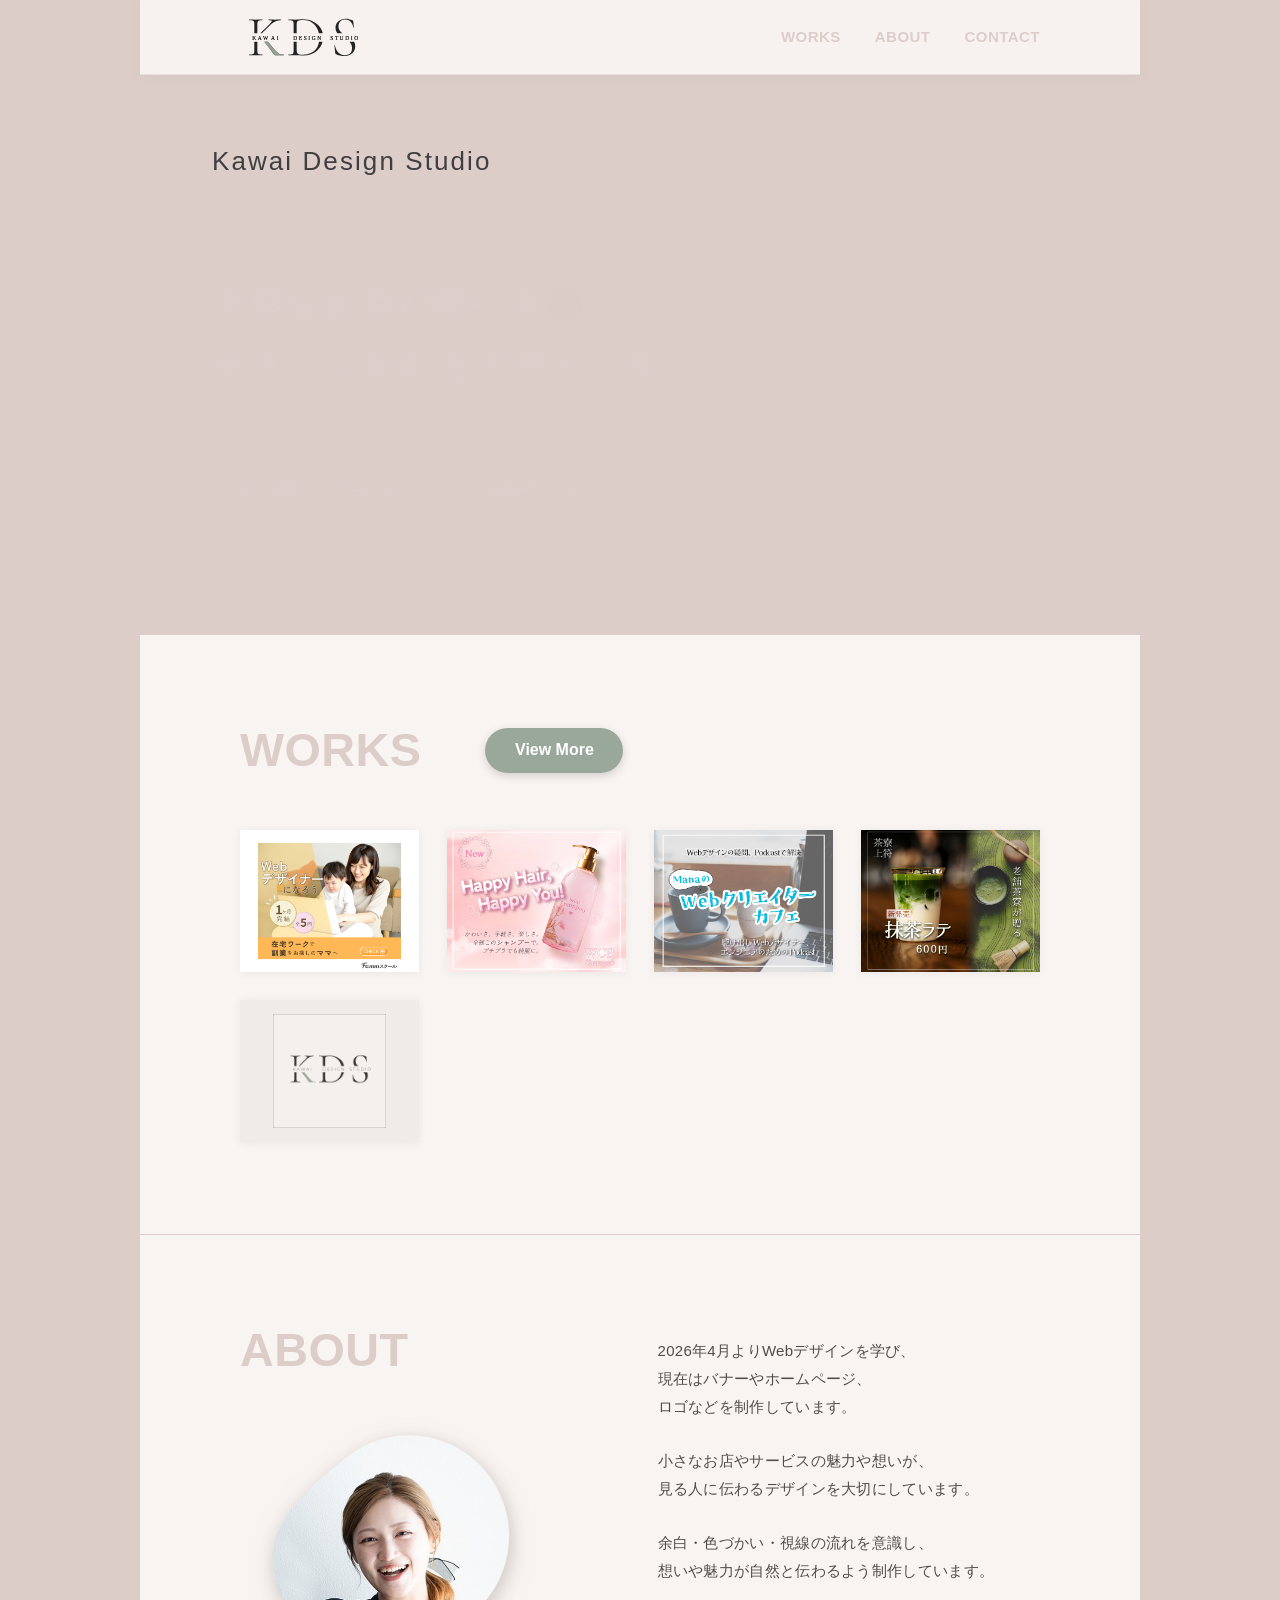
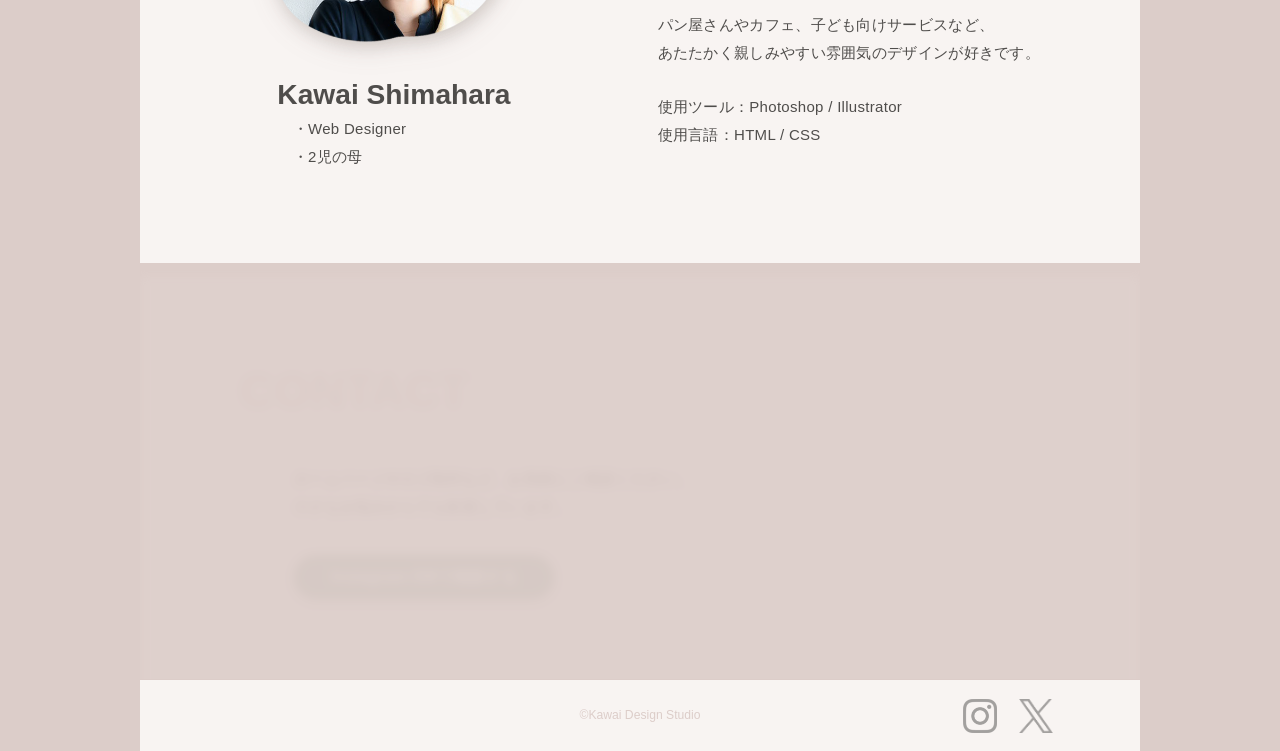
==== index.html @ 3b9656f0 "Update index.html" ====
<!DOCTYPE html>
<html lang="ja">
<head>
  <meta charset="UTF-8">
  <meta name="viewport" content="width=device-width, initial-scale=1.0">
  <title>Kawai Design Studio</title>
  <meta property="og:title" content="Kawai Design Studio">
  <meta property="og:description" content="女性向けのシンプルで柔らかいWebデザインを制作しています。">
  <meta property="og:image" content="https://kawai-ds.github.io/portfolio/images/ogp.jpg?v=1">
  <meta property="og:type" content="website">
  <meta name="twitter:card" content="summary_large_image">
  <link rel="icon" type="image/png" href="images/favicon.png?v=1">
  <link rel="stylesheet" href="style.css">
</head>
<body>
  <header class="site-header">
    <div class="site-header__inner">
      <a class="site-header__brand" href="index.html">
        <img src="images/kds-logo-header.svg" alt="Kawai Design Studio">
      </a>
      <nav class="site-header__nav" aria-label="Global navigation">
        <a href="works.html">WORKS</a>
        <a href="index.html#about">ABOUT</a>
        <a href="index.html#contact">CONTACT</a>
      </nav>
    </div>
  </header>
  <main>
    <section class="fv fv-animate" id="top" aria-label="Kawai Design Studio 大切なお店の想いを形に。やさしく伝わるデザインを。">
      <div class="fv__pc" aria-hidden="true">
        <div class="fv__scene">
          <img class="fv__layer fv__layer--bg" src="images/fv-pc-bg.png" alt="" data-fv-step>
          <div class="fv__copy">
            <p class="fv__brand" data-fv-step>Kawai Design Studio</p>
            <h1 class="fv__main-copy" data-fv-step>大切なお店の想いを<span>形</span>に。<br>やさしく伝わるデザインを。</h1>
            <p class="fv__sub-copy" data-fv-step>ホームページ・ロゴ・チラシなど<br>お店の魅力が伝わるデザインを制作します。</p>
          </div>
        </div>
      </div>
      <div class="fv__sp">
        <div class="fv__sp-scene" aria-hidden="true">
          <div class="fv__sp-image" data-fv-step>
            <img class="fv__sp-bg" src="images/fv-sp-bg.png" alt="">
          </div>
          <div class="fv__sp-copy fv__sp-copy--top">
            <p class="fv__sp-brand" data-fv-step>Kawai Design Studio</p>
            <p class="fv__sp-main-copy" data-fv-step>大切なお店の想いを<span>形</span>に。<br>やさしく伝わるデザインを。</p>
          </div>
          <div class="fv__sp-copy fv__sp-copy--bottom">
            <p class="fv__sp-sub-copy" data-fv-step>ホームページ・ロゴ・チラシなど<br>お店の魅力が伝わるデザインを制作します。</p>
          </div>
        </div>
      </div>
    </section>

    <section class="works section" id="works">
      <div class="section__inner">
        <div class="section__heading section__heading--row">
          <h2>WORKS</h2>
          <a class="button" href="works.html">View More</a>
        </div>
        <div class="works__grid" aria-label="制作実績">
          <a class="work-card work-card--famm" href="work-famm-banner.html" aria-label="FammママWebデザイン講座 広告バナー制作">
            <span class="work-card__image">
              <img src="images/banner-20260611-famm.png" alt="FammママWebデザイン講座 広告バナー制作">
              <span class="work-card__overlay">
                <span class="work-card__title">Famm Banner</span>
                <span class="work-card__category">Banner Design</span>
              </span>
            </span>
            <span class="work-card__mobile">
              <span class="work-card__mobile-title">Famm Banner</span>
              <span class="work-card__mobile-category">BANNER DESIGN</span>
            </span>
          </a>
          <a class="work-card" href="work-shampoo-banner.html" aria-label="WCB Shampoo 広告バナー制作">
            <span class="work-card__image">
              <img src="images/work01.jpg" alt="Happy Hair, Happy You! のバナー">
              <span class="work-card__overlay">
                <span class="work-card__title">Shampoo Banner</span>
                <span class="work-card__category">Banner Design</span>
              </span>
            </span>
            <span class="work-card__mobile">
              <span class="work-card__mobile-title">Shampoo Banner</span>
              <span class="work-card__mobile-category">BANNER DESIGN</span>
            </span>
          </a>
          <a class="work-card" href="work-podcast-banner.html" aria-label="ManaのWebクリエイターカフェ バナー制作">
            <span class="work-card__image">
              <img src="images/work02.jpg" alt="Webクリエイターカフェのサムネイル">
              <span class="work-card__overlay">
                <span class="work-card__title">Podcast Cover</span>
                <span class="work-card__category">Banner Design</span>
              </span>
            </span>
            <span class="work-card__mobile">
              <span class="work-card__mobile-title">Podcast Cover</span>
              <span class="work-card__mobile-category">BANNER DESIGN</span>
            </span>
          </a>
          <a class="work-card" href="work-matcha-latte.html" aria-label="茶寮上符 抹茶ラテ広告バナー制作">
            <span class="work-card__image">
              <img src="images/work03.jpg" alt="抹茶ラテの広告バナー">
              <span class="work-card__overlay">
                <span class="work-card__title">Cafe Banner</span>
                <span class="work-card__category">Banner Design</span>
              </span>
            </span>
            <span class="work-card__mobile">
              <span class="work-card__mobile-title">Cafe Banner</span>
              <span class="work-card__mobile-category">BANNER DESIGN</span>
            </span>
          </a>
          <a class="work-card work-card--logo" href="work-kds-logo.html" aria-label="Kawai Design Studio ブランドロゴ制作">
            <span class="work-card__image">
              <img src="images/logo.jpg" alt="Kawai Design Studio のロゴ">
              <span class="work-card__overlay">
                <span class="work-card__title">KDS Logo</span>
                <span class="work-card__category">Logo Design</span>
              </span>
            </span>
            <span class="work-card__mobile">
              <span class="work-card__mobile-title">KDS Logo</span>
              <span class="work-card__mobile-category">LOGO DESIGN</span>
            </span>
          </a>
        </div>
      </div>
    </section>

    <section class="about section" id="about">
      <div class="section__inner about__inner">
        <div class="about__profile">
          <h2>ABOUT</h2>
          <img class="about__photo" src="images/profile.png" alt="Kawai Shimahara のプロフィール写真">
          <div class="about__name">
            <p>Kawai Shimahara</p>
            <span>　・Web Designer</span>
            <span>　・2児の母</span>
          </div>
        </div>
        <div class="about__text">
          <p>
            <span class="about-line">2026年4月よりWebデザインを学び、</span>
            <span class="about-line">現在はバナーやホームページ、</span>
            <span class="about-line">ロゴなどを制作しています。</span>
          </p>
          <p>
            <span class="about-line">小さなお店やサービスの魅力や想いが、</span>
            <span class="about-line">見る人に伝わるデザインを大切にしています。</span>
          </p>
          <p>
            <span class="about-line">余白・色づかい・視線の流れを意識し、</span>
            <span class="about-line">想いや魅力が自然と伝わるよう制作しています。</span>
          </p>
          <p>
            <span class="about-line">パン屋さんやカフェ、子ども向けサービスなど、</span>
            <span class="about-line">あたたかく親しみやすい雰囲気のデザインが好きです。</span>
          </p>
          <div class="about__tools">
            <p class="tool-text"><span class="nowrap">使用ツール：Photoshop / Illustrator</span></p>
            <p class="tool-text"><span class="nowrap">使用言語：HTML / CSS</span></p>
          </div>
        </div>
      </div>
    </section>

    <section class="contact section" id="contact">
      <div class="section__inner">
        <h2>CONTACT</h2>
        <div class="contact__content">
          <p>ホームページやロゴ制作など、お気軽にご相談ください。<br>小さなお悩みからでも歓迎しています。</p>
          <a class="button contact__button" href="https://www.instagram.com/kawai.design.studio/" target="_blank" rel="noopener noreferrer">Instagram DMで相談する</a>
        </div>
      </div>
    </section>
  </main>

  <footer class="footer">
    <p>&copy;Kawai Design Studio</p>
    <div class="footer__social" aria-label="SNS links">
      <a href="https://www.instagram.com/kawai.design.studio/" target="_blank" rel="noopener noreferrer" aria-label="Instagram">
        <img class="footer__instagram-logo" src="images/instagram-glyph-white.png" alt="">
      </a>
      <a href="https://x.com/famm_202604" target="_blank" rel="noopener noreferrer" aria-label="X">
        <img class="footer__x-logo" src="images/x-logo-white.png" alt="">
      </a>
    </div>
  </footer>
  <button class="page-top" type="button" aria-label="ページトップへ戻る">↑</button>
  <script src="script.js" defer></script>
</body>
</html>
---- style.css ----
:root {
  --text: #4f4d4b;
  --muted: #d9cdca;
  --paper: #f8f4f2;
  --accent-soft: #DCCDC9;
  --outside: var(--accent-soft);
  --rose: #d9c8c3;
  --sage: #9aa89b;
  --white: #fffaf7;
  --line: var(--accent-soft);
  --body-copy-size: 15px;
  --body-copy-line: 1.86;
  --body-copy-weight: 500;
  --body-copy-spacing: 0.02em;
  --body-copy-color: #4f4d4b;
  --site-max: 1000px;
  --content-max: 800px;
}

* {
  box-sizing: border-box;
}

html {
  scroll-behavior: smooth;
}

body {
  margin: 0;
  color: var(--text);
  background: var(--outside);
  font-family: "Yu Gothic", "Hiragino Kaku Gothic ProN", "Meiryo", sans-serif;
  font-weight: 400;
  line-height: 1.8;
}

img {
  display: block;
  width: 100%;
  height: auto;
}

a {
  color: inherit;
  text-decoration: none;
}

.site-header {
  position: fixed;
  top: 0;
  left: 50%;
  transform: translateX(-50%);
  z-index: 60;
  width: min(var(--site-max), 100%);
  background: rgba(248, 244, 242, 0.96);
  border-bottom: 1px solid rgba(220, 205, 201, 0.48);
  box-shadow: 0 3px 14px rgba(82, 74, 70, 0.035);
  backdrop-filter: blur(10px);
}

.site-header__inner {
  display: flex;
  width: min(var(--content-max), calc(100% - 104px));
  min-height: 74px;
  margin: 0 auto;
  padding: 7px 0;
  align-items: center;
  justify-content: space-between;
  gap: 24px;
}

.site-header__brand {
  display: inline-flex;
  width: 170px;
  flex: 0 0 auto;
  align-items: center;
  transform: translateX(-50px);
  transition: opacity 0.35s ease;
}

.site-header__brand img {
  display: block;
  width: 100%;
  height: auto;
}

.site-header__nav {
  display: flex;
  align-items: center;
  gap: clamp(16px, 3vw, 34px);
  color: var(--accent-soft);
  font-size: 0.94rem;
  font-weight: 600;
  letter-spacing: 0.03em;
}

.site-header__brand:hover,
.site-header__brand:focus-visible,
.site-header__nav a:hover,
.site-header__nav a:focus-visible {
  opacity: 0.68;
}

#works,
#about,
#contact {
  scroll-margin-top: 82px;
}

main {
  max-width: var(--site-max);
  margin: 0 auto;
  padding-top: 76px;
  overflow: hidden;
}

.fv {
  margin: 0 auto;
}

.fv__sp {
  display: none;
}

.fv__scene {
  position: relative;
  aspect-ratio: 2752 / 1536;
  overflow: hidden;
  container-type: inline-size;
}

.fv__layer {
  display: block;
  width: 100%;
  height: auto;
}

.fv__copy {
  position: absolute;
  inset: 0;
  color: #fff;
}

.fv__brand {
  position: absolute;
  top: 12.2%;
  left: 7.2%;
  margin: 0;
  color: #3f3f3f;
  font-size: clamp(1.05rem, 2.6cqw, 1.8rem);
  font-weight: 300;
  letter-spacing: 0.08em;
  line-height: 1.35;
}

.fv__main-copy {
  position: absolute;
  top: 34.1%;
  left: 7.2%;
  margin: 0;
  font-family: "Yu Mincho", "Hiragino Mincho ProN", "MS PMincho", serif;
  font-size: clamp(1.7rem, 3.55cqw, 2.55rem);
  font-weight: 400;
  letter-spacing: 0.02em;
  line-height: 1.75;
  text-shadow: 0 2px 8px rgba(82, 74, 70, 0.18);
}

.fv__main-copy span {
  color: #f2bdb6;
}

.fv__sub-copy {
  position: absolute;
  top: 63.7%;
  left: 7.3%;
  margin: 0;
  font-size: clamp(0.95rem, 1.95cqw, 1.35rem);
  font-weight: 500;
  line-height: 1.75;
  letter-spacing: 0.03em;
  text-shadow: 0 2px 8px rgba(82, 74, 70, 0.16);
}

.fv [data-fv-step] {
  opacity: 0.08;
  filter: blur(6px);
  transform: translateY(6px);
  transition: opacity 2.4s cubic-bezier(0.16, 1, 0.3, 1), filter 2.4s cubic-bezier(0.16, 1, 0.3, 1), transform 2.4s cubic-bezier(0.16, 1, 0.3, 1);
}

.fv [data-fv-step].is-visible {
  opacity: 1;
  filter: blur(0);
  transform: translateY(0);
}

.fv__sp img {
  display: block;
  width: 100%;
  height: auto;
}

.fv__sp-scene {
  display: flex;
  flex-direction: column;
  align-items: stretch;
  justify-content: flex-start;
  gap: 0;
  overflow: hidden;
  width: 100%;
  height: auto;
  min-height: 0;
  margin: 0 auto;
  background: var(--paper);
  container-type: inline-size;
}

.fv__sp-copy {
  color: #3f3f3f;
}

.fv__sp-copy--top {
  order: 1;
  padding: 3.3% 6.6% 0;
}

.fv__sp-image {
  display: block;
  order: 2;
  overflow: hidden;
  padding: 0;
  line-height: 0;
  height: auto;
  min-height: 0;
  aspect-ratio: auto;
}

.fv__sp-copy--bottom {
  order: 3;
  padding: 10px 7.2% 20px;
}

.fv__sp .fv__sp-bg {
  width: 100%;
  height: auto;
  object-fit: initial;
  object-position: initial;
}

.fv__sp-brand {
  margin: 0 0 6.6%;
  font-size: clamp(0.98rem, 4.35cqw, 1.34rem);
  font-weight: 500;
  line-height: 1.35;
  letter-spacing: 0.08em;
}

.fv__sp-main-copy {
  width: 100%;
  margin: 0;
  font-family: "Yu Mincho", "Hiragino Mincho ProN", "MS PMincho", serif;
  font-size: clamp(1.38rem, 6.25cqw, 2.1rem);
  font-weight: 500;
  line-height: 1.44;
  letter-spacing: 0;
  white-space: nowrap;
}

.fv__sp-main-copy span {
  color: #f2bdb6;
}

.fv__sp-sub-copy {
  margin: 0;
  font-size: clamp(0.92rem, 4.15cqw, 1.22rem);
  font-weight: 500;
  line-height: 1.48;
  letter-spacing: 0.02em;
}

.section {
  background: var(--paper);
  border-top: 1px solid var(--line);
  padding: clamp(56px, 7.2vw, 92px) 0;
}

.section__inner {
  width: min(var(--content-max), calc(100% - 104px));
  margin: 0 auto;
}

h2 {
  margin: 0;
  color: var(--accent-soft);
  font-size: clamp(2.15rem, 3.65vw, 3.35rem);
  font-weight: 800;
  line-height: 1;
  letter-spacing: 0.01em;
}

.section__heading--row {
  display: flex;
  align-items: center;
  gap: clamp(30px, 5.8vw, 64px);
  margin-bottom: clamp(36px, 4.8vw, 56px);
}

.button {
  display: inline-flex;
  align-items: center;
  justify-content: center;
  min-width: 138px;
  min-height: 42px;
  padding: 8px 24px;
  color: #fff;
  background: var(--sage);
  border-radius: 999px;
  box-shadow: 0 3px 8px rgba(82, 77, 72, 0.22);
  font-size: 1rem;
  font-weight: 700;
  transition: transform 0.25s ease, box-shadow 0.25s ease, background-color 0.25s ease;
}

.button:hover,
.button:focus-visible {
  background: #879788;
  box-shadow: 0 5px 14px rgba(82, 77, 72, 0.28);
  opacity: 0.9;
  transform: translateY(-2px);
}

.works {
  background: var(--paper);
}

.works__grid {
  display: grid;
  grid-template-columns: repeat(4, 1fr);
  gap: clamp(14px, 2.2vw, 28px);
}

.work-card {
  display: block;
  background: #f1ebe8;
  border: 0;
  box-shadow: 0 1px 8px rgba(92, 84, 79, 0.08);
  cursor: pointer;
  font: inherit;
  padding: 0;
}

.work-card__image {
  position: relative;
  display: block;
  aspect-ratio: 1.26 / 1;
  overflow: hidden;
}

.work-card__image img {
  height: 100%;
  object-fit: cover;
  transition: transform 0.55s cubic-bezier(0.22, 1, 0.36, 1), filter 0.55s ease;
}

.work-card--logo .work-card__image img {
  object-fit: contain;
  padding: 8%;
}

.work-card--famm .work-card__image img {
  object-fit: contain;
  background: #fff;
}

.work-card--static {
  cursor: default;
}

.works-page {
  max-width: var(--site-max);
  margin: 0 auto;
  overflow: hidden;
}

.works-page__inner {
  width: min(860px, calc(100% - 88px));
}

.works-page__heading {
  margin-bottom: clamp(30px, 4.2vw, 46px);
}

.works-page__heading p {
  margin: 14px 0 0;
  color: var(--body-copy-color);
  font-size: var(--body-copy-size);
  font-weight: var(--body-copy-weight);
  letter-spacing: var(--body-copy-spacing);
  line-height: 1.6;
}

.works-page__back {
  margin-top: clamp(38px, 5vw, 58px);
  text-align: center;
}

.works-page__back--fixed {
  margin-top: 0;
}

.works-page__category-section {
  margin-top: clamp(44px, 6vw, 74px);
}

.works-page__category-section:first-of-type {
  margin-top: 0;
}

.works-page__category-section h3 {
  margin: 0 0 18px;
  color: var(--accent-soft);
  font-size: clamp(1.28rem, 2.05vw, 1.72rem);
  font-weight: 800;
  letter-spacing: 0;
  line-height: 1.2;
}

.works-page__grid {
  grid-template-columns: repeat(3, 1fr);
  gap: clamp(34px, 4.6vw, 52px) clamp(18px, 2.6vw, 30px);
}

.works-page__grid .work-card {
  background: transparent;
  box-shadow: none;
}

.works-page__grid .work-card__image {
  background: #f1ebe8;
  box-shadow: 0 1px 10px rgba(92, 84, 79, 0.1);
}

.works-page__grid .work-card__mobile {
  display: none;
}

.works-page__meta {
  display: block;
  margin-top: 12px;
  color: var(--body-copy-color);
  line-height: 1.55;
}

.works-page__title,
.works-page__category {
  display: block;
}

.works-page__title {
  font-size: 0.86rem;
  font-weight: 700;
  letter-spacing: 0.01em;
  line-height: 1.6;
  word-break: keep-all;
  overflow-wrap: anywhere;
}

.works-page__category {
  margin-top: 3px;
  color: rgba(79, 77, 75, 0.72);
  font-size: 0.74rem;
  font-weight: 600;
  letter-spacing: 0.08em;
}

.work-card__overlay {
  position: absolute;
  inset: 0;
  display: flex;
  flex-direction: column;
  align-items: center;
  justify-content: center;
  padding: 18px;
  color: #fff;
  text-align: center;
  background: rgba(92, 82, 75, 0.44);
  opacity: 0;
  transition: opacity 0.55s ease;
}

.work-card__title {
  font-size: clamp(1.05rem, 1.35vw, 1.25rem);
  font-weight: 700;
  line-height: 1.45;
}

.work-card__title,
.work-card__category {
  transform: translateY(10px);
  transition: transform 0.65s cubic-bezier(0.22, 1, 0.36, 1), opacity 0.65s ease;
  opacity: 0;
}

.work-card__category {
  margin-top: 6px;
  font-size: 0.76rem;
  letter-spacing: 0.14em;
  text-transform: uppercase;
}

.work-card__mobile {
  display: none;
}

.work-card:hover .work-card__image img,
.work-card:focus .work-card__image img,
.work-card:focus-visible .work-card__image img {
  filter: brightness(0.96);
  transform: scale(1.045);
}

.work-card:hover .work-card__overlay,
.work-card:focus .work-card__overlay,
.work-card:focus-visible .work-card__overlay {
  opacity: 1;
}

.work-card:hover .work-card__title,
.work-card:hover .work-card__category,
.work-card:focus .work-card__title,
.work-card:focus .work-card__category,
.work-card:focus-visible .work-card__title,
.work-card:focus-visible .work-card__category {
  opacity: 1;
  transform: translateY(0);
}

.about {
  background: var(--paper);
}

.about__inner {
  display: grid;
  grid-template-columns: minmax(225px, 0.74fr) minmax(360px, 1fr);
  gap: clamp(42px, 6vw, 76px);
  align-items: start;
}

.about__profile {
  text-align: center;
}

.about__profile h2 {
  text-align: left;
  margin-bottom: clamp(34px, 4.2vw, 52px);
}

.about__photo {
  width: min(268px, 86%);
  margin: 0 auto 16px;
  filter: drop-shadow(0 7px 12px rgba(82, 72, 68, 0.14));
}

.about__name {
  width: fit-content;
  margin: 0 auto;
  text-align: left;
}

.about__name p {
  margin: 0;
  font-size: clamp(1.45rem, 2.2vw, 2rem);
  font-weight: 700;
  line-height: 1.45;
}

.about__name span {
  display: block;
  color: var(--body-copy-color);
  font-size: var(--body-copy-size);
  font-weight: var(--body-copy-weight);
  line-height: var(--body-copy-line);
  letter-spacing: var(--body-copy-spacing);
}

.about__text {
  padding-top: clamp(4px, 0.8vw, 10px);
  justify-self: end;
  color: var(--body-copy-color);
  font-size: var(--body-copy-size);
  font-weight: var(--body-copy-weight);
  line-height: var(--body-copy-line);
  letter-spacing: var(--body-copy-spacing);
}

.about__text p {
  margin: 0 0 1.75em;
}

.about__text p:last-child {
  margin-bottom: 0;
}

.about-line {
  display: block;
}

.about__tools {
  margin-top: 1.55em;
}

.about__text .tool-text {
  margin: 0;
}

.nowrap {
  white-space: nowrap;
}

.contact {
  background: var(--paper);
}

.contact h2 {
  margin-bottom: clamp(30px, 4vw, 50px);
}

.contact__content {
  margin-left: clamp(18px, 5.2vw, 54px);
}

.contact p {
  margin: 0;
  color: var(--body-copy-color);
  font-size: var(--body-copy-size);
  font-weight: var(--body-copy-weight);
  line-height: var(--body-copy-line);
  letter-spacing: var(--body-copy-spacing);
}

.contact__sp-text {
  display: none;
}

.contact__button {
  min-width: 260px;
  margin-top: clamp(24px, 3.2vw, 34px);
  padding-inline: 28px;
  font-size: 1rem;
}

.work-detail {
  max-width: var(--site-max);
  margin: 0 auto;
  overflow: hidden;
}

.work-detail__hero {
  padding-top: clamp(58px, 7vw, 86px);
}

.work-detail__inner {
  width: min(760px, calc(100% - 104px));
}

.work-detail h1 {
  margin: 0 0 clamp(34px, 4.8vw, 52px);
  color: var(--body-copy-color);
  font-size: clamp(1.32rem, 1.95vw, 1.65rem);
  font-weight: 700;
  line-height: 1.5;
  letter-spacing: 0.01em;
  white-space: nowrap;
}

.work-detail__visual {
  width: min(510px, 100%);
  margin: 0 auto;
  background: #f1ebe8;
  box-shadow: 0 8px 22px rgba(82, 74, 70, 0.1);
}

.work-detail__visual img {
  width: 100%;
  height: auto;
}

.work-detail__body {
  padding-top: clamp(50px, 6.4vw, 76px);
}

.work-detail__info {
  margin-bottom: clamp(48px, 6vw, 68px);
}

.work-detail__info h2,
.work-detail__content h2 {
  margin: 0 0 18px;
  color: var(--accent-soft);
  font-size: clamp(1.28rem, 2.05vw, 1.72rem);
  font-weight: 800;
  line-height: 1.2;
}

.work-detail__info dl {
  display: grid;
  gap: 0;
  margin: 0;
  border-top: 1px solid rgba(220, 205, 201, 0.82);
}

.work-detail__info div {
  display: grid;
  grid-template-columns: 150px 1fr;
  gap: 24px;
  padding: 15px 0;
  border-bottom: 1px solid rgba(220, 205, 201, 0.82);
}

.work-detail__info dt,
.work-detail__info dd,
.work-detail__content p,
.work-detail__content li {
  color: var(--body-copy-color);
  font-size: var(--body-copy-size);
  font-weight: var(--body-copy-weight);
  line-height: 1.9;
  letter-spacing: 0.01em;
  text-wrap: pretty;
  word-break: keep-all;
  overflow-wrap: break-word;
}

.work-detail__info dt {
  color: rgba(79, 77, 75, 0.76);
  font-weight: 700;
  padding-left: 20px;
}

.work-detail__info dd {
  margin: 0;
}

.work-detail__source {
  white-space: nowrap;
}

.work-detail__source-link {
  color: rgba(79, 77, 75, 0.88);
  text-decoration: underline;
  text-decoration-color: rgba(79, 77, 75, 0.6);
  text-decoration-thickness: 1px;
  text-underline-offset: 0.2em;
  transition: color 0.4s ease, opacity 0.4s ease, text-decoration-color 0.4s ease;
}

.work-detail__source-link:hover,
.work-detail__source-link:focus-visible {
  color: rgba(79, 77, 75, 1);
  opacity: 0.78;
  text-decoration-color: rgba(79, 77, 75, 0.82);
}

.work-detail__content section {
  margin-bottom: clamp(38px, 5vw, 54px);
}

.work-detail__content section:last-child {
  margin-bottom: 0;
}

.work-detail__content p {
  margin: 0 0 1.1em;
  padding-left: 20px;
}

.work-detail__content p:last-child {
  margin-bottom: 0;
}

.work-detail__content ul {
  display: grid;
  gap: 14px;
  margin: 0;
  padding-left: calc(20px + 1.25em);
}

.footer__social a {
  transition: opacity 0.35s ease;
}

.footer__social a:hover,
.footer__social a:focus-visible {
  opacity: 0.72;
}

.footer {
  position: relative;
  display: flex;
  align-items: center;
  justify-content: center;
  max-width: var(--site-max);
  min-height: 72px;
  margin: 0 auto;
  padding: 18px 96px;
  border-top: 1px solid var(--line);
  color: rgba(82, 74, 70, 0.76);
  background: var(--paper);
  font-size: 0.85rem;
}

.footer p {
  margin: 0;
  color: var(--accent-soft);
  font-size: 0.76rem;
}

.footer__social {
  position: absolute;
  right: clamp(28px, 6.8vw, 92px);
  display: flex;
  align-items: center;
  gap: 22px;
}

.footer__social a {
  display: inline-flex;
  width: 34px;
  height: 34px;
  align-items: center;
  justify-content: center;
  color: rgba(82, 74, 70, 0.58);
}

.footer__social svg,
.footer__social img {
  width: 100%;
  height: 100%;
}

.footer__social svg {
  fill: none;
  stroke: currentColor;
  stroke-linecap: round;
  stroke-linejoin: round;
  stroke-width: 1.7;
}

.footer__social img {
  display: block;
  filter: brightness(0);
  opacity: 0.34;
}

.reveal {
  opacity: 0.08;
  filter: blur(5px);
  transform: translateY(12px);
  transition: opacity 1.8s cubic-bezier(0.16, 1, 0.3, 1), filter 1.8s cubic-bezier(0.16, 1, 0.3, 1), transform 1.8s cubic-bezier(0.16, 1, 0.3, 1);
}

.reveal.is-visible {
  opacity: 1;
  filter: blur(0);
  transform: translateY(0);
}

.page-top {
  position: fixed;
  right: clamp(18px, 3vw, 36px);
  bottom: clamp(18px, 3vw, 36px);
  z-index: 20;
  display: inline-flex;
  width: 44px;
  height: 44px;
  align-items: center;
  justify-content: center;
  border: 1px solid rgba(220, 205, 201, 0.82);
  border-radius: 50%;
  color: var(--body-copy-color);
  background: rgba(248, 244, 242, 0.92);
  box-shadow: 0 6px 18px rgba(82, 74, 70, 0.13);
  cursor: pointer;
  font: inherit;
  font-size: 1.05rem;
  line-height: 1;
  opacity: 0;
  pointer-events: none;
  transform: translateY(10px);
  transition: opacity 0.35s ease, transform 0.35s ease, box-shadow 0.35s ease;
}

.page-top.is-visible {
  opacity: 1;
  pointer-events: auto;
  transform: translateY(0);
}

.page-top:hover,
.page-top:focus-visible {
  box-shadow: 0 8px 22px rgba(82, 74, 70, 0.18);
  opacity: 0.82;
}

@media (prefers-reduced-motion: reduce) {
  html {
    scroll-behavior: auto;
  }

  .reveal,
  .page-top {
    transition: none;
  }
}

@media (max-width: 900px) {
  .section__inner {
    width: min(100% - 48px, 840px);
  }

  .works-page__inner {
    width: min(100% - 48px, 840px);
  }

  .works-page__grid {
    grid-template-columns: repeat(3, 1fr);
    gap: 38px 18px;
  }

  .work-detail__inner {
    width: min(100% - 48px, 760px);
  }

  .works__grid {
    grid-template-columns: repeat(4, 1fr);
    gap: clamp(10px, 1.8vw, 18px);
  }

  .about__inner {
    grid-template-columns: minmax(210px, 0.76fr) minmax(300px, 1fr);
    gap: clamp(28px, 4.5vw, 44px);
  }

  .about__profile h2 {
    text-align: left;
  }

  .about__text {
    width: min(360px, 100%);
    margin: 0 auto;
    font-size: 15px;
  }

  .contact p {
    font-size: 15px;
  }

  .contact__button {
    font-size: 0.95rem;
  }
}

@media (max-width: 1024px) {
  .work-card {
    background: transparent;
    box-shadow: none;
    text-align: left;
  }

  .work-card__image {
    background: #f1ebe8;
    box-shadow: 0 1px 8px rgba(92, 84, 79, 0.08);
  }

  .work-card__overlay {
    display: none;
  }

  .work-card__mobile {
    display: block;
    margin-top: 8px;
    color: var(--body-copy-color);
    line-height: 1.55;
  }

  .work-card__mobile-title,
  .work-card__mobile-category {
    display: block;
  }

  .work-card__mobile-title {
    font-size: 0.78rem;
    font-weight: 600;
  }

  .work-card__mobile-category {
    margin-top: 2px;
    font-size: 0.66rem;
    letter-spacing: 0.08em;
    color: rgba(79, 77, 75, 0.72);
  }

  .works .section__heading--row {
    display: flex;
    width: 100%;
    align-items: center;
    justify-content: space-between;
    flex-direction: row;
    flex-wrap: nowrap;
    gap: 14px;
  }

  .works .section__heading--row h2 {
    flex: 1 1 auto;
    margin: 0;
  }

  .works .button {
    flex: 0 0 auto;
    margin: 0;
    min-width: 108px;
    min-height: 36px;
    padding: 6px 16px;
    font-size: 0.88rem;
  }

  .works__grid {
    grid-template-columns: repeat(2, 1fr);
    gap: 14px;
  }
}

@media (max-width: 768px) {
  .site-header {
    border-bottom: 1px solid rgba(220, 210, 205, 0.5);
    box-shadow: none;
  }

  .site-header__inner {
    flex-direction: row;
    width: calc(100% - 20px);
    min-height: 46px;
    padding: 3px 0 2px;
    justify-content: space-between;
    flex-wrap: nowrap;
    gap: 12px;
  }

  .site-header__brand {
    width: 96px;
    transform: translateX(-16px);
    justify-content: flex-start;
  }

  .site-header__nav {
    flex: 0 1 auto;
    justify-content: flex-end;
    flex-wrap: nowrap;
    gap: 11px;
    font-size: 11.5px;
    letter-spacing: 0.01em;
    white-space: nowrap;
  }

  #works,
  #about,
  #contact {
    scroll-margin-top: 96px;
  }

  main {
    padding-top: 46px;
  }

  .work-detail,
  .work-detail__body,
  .work-detail__content,
  .work-detail__info {
    width: 100%;
    max-width: 100%;
    box-sizing: border-box;
  }

  .work-detail .section__inner.work-detail__inner {
    width: 100%;
    max-width: 100%;
    padding-right: 24px;
    padding-left: 24px;
    box-sizing: border-box;
  }

  .work-detail__body .section__inner.work-detail__inner {
    padding-right: 14px;
    padding-left: 14px;
  }

  .work-detail h1 {
    white-space: normal;
    overflow-wrap: break-word;
  }

  .work-detail__visual {
    width: min(100%, 420px);
  }

  .work-detail__info dl {
    width: 100%;
    max-width: 100%;
  }

  .work-detail__info div {
    grid-template-columns: 1fr;
    gap: 0;
    padding: 10px 0;
  }

  .work-detail__info dt {
    padding-left: 22px;
    line-height: 1.6;
  }

  .work-detail__info dd,
  .work-detail__content p {
    max-width: 100%;
    overflow-wrap: break-word;
    word-break: normal;
    line-height: 1.78;
  }

  .work-detail__info dd {
    padding-left: 40px;
    margin-top: 0;
    line-height: 1.6;
  }

  .work-detail__source {
    white-space: normal;
  }

  .work-detail__source-space {
    display: none;
  }

  .work-detail__source-provider {
    display: block;
  }

  .work-detail__content li {
    max-width: 100%;
    overflow-wrap: normal;
    word-break: normal;
    line-break: strict;
    line-height: 1.8;
  }

  .work-detail__content p {
    padding-left: 24px;
  }

  .work-detail__content ul {
    max-width: 100%;
    padding-left: calc(16px + 1em);
    gap: 10px;
    box-sizing: border-box;
  }

  .work-detail__content li {
    margin-left: 0;
    padding-left: 0.08em;
  }

  h2 {
    font-size: clamp(1.85rem, 8vw, 2.25rem);
  }
}

@media (max-width: 680px) {
  .works__grid {
    grid-template-columns: repeat(2, 1fr);
    gap: 16px;
  }

  .about__inner {
    grid-template-columns: 1fr;
    gap: 36px;
  }

  .about__profile h2 {
    text-align: center;
  }

  .about__text {
    width: min(620px, 100%);
    margin: 0 auto;
  }
}

@media (max-width: 600px) {
  .fv__pc {
    display: none !important;
  }

  .fv__sp {
    display: block;
    height: auto;
    min-height: 0;
  }

  .fv {
    background: var(--paper);
    height: auto;
    min-height: 0;
    margin-top: 2px;
    padding: 10px 12px 0;
  }

  .fv__sp-scene {
    width: min(100%, 430px);
    height: auto;
    min-height: 0;
    margin: 0 auto;
  }

  .fv__sp-image {
    width: 92%;
    height: auto;
    margin: 0 auto;
    padding: 0;
    aspect-ratio: auto;
  }

  .fv__sp img {
    width: 100%;
    margin: 0;
  }

  .fv__sp .fv__sp-bg {
    height: auto;
    object-fit: initial;
    object-position: initial;
  }
}

@media (max-width: 560px) {
  .section {
    padding: 54px 0;
  }

  h2 {
    font-size: clamp(1.85rem, 8vw, 2.25rem);
    letter-spacing: 0.01em;
  }

  .section__inner {
    width: calc(100% - 36px);
  }

  .works-page__inner {
    width: calc(100% - 36px);
  }

  .works-page__heading {
    margin-bottom: 28px;
  }

  .works-page__category-section {
    margin-top: 42px;
  }

  .works-page__category-section h3 {
    margin-bottom: 18px;
  }

  .works-page__grid {
    grid-template-columns: repeat(2, 1fr);
    gap: 28px 14px;
  }

  .works-page__meta {
    margin-top: 8px;
  }

  .works-page__title {
    font-size: 0.72rem;
    line-height: 1.55;
  }

  .works-page__category {
    font-size: 0.66rem;
  }

  .section__heading--row {
    align-items: flex-start;
    flex-direction: column;
    gap: 20px;
    margin-bottom: 34px;
  }

  .works .section__heading--row {
    display: flex;
    width: 100%;
    align-items: center;
    flex-direction: row;
    justify-content: space-between;
    flex-wrap: nowrap;
    gap: 12px;
  }

  .works .button {
    flex: 0 0 auto;
    min-width: 104px;
    min-height: 36px;
    padding: 6px 14px;
    font-size: 0.86rem;
  }

  .works__grid {
    grid-template-columns: repeat(2, 1fr);
    gap: 14px;
  }

  .work-card {
    width: 100%;
  }

  .about__profile h2,
  .contact h2 {
    text-align: left;
  }

  .about__photo {
    width: min(230px, 76%);
    margin-bottom: 14px;
  }

  .about__text {
    width: min(100%, 392px);
    margin: 0 auto;
    max-width: none;
    font-size: 14px;
    line-height: 1.82;
    text-wrap: pretty;
    word-break: keep-all;
    overflow-wrap: break-word;
  }

  .contact p {
    font-size: 14px;
    line-height: 1.82;
  }

  .contact__content {
    margin-left: 0;
  }

  .contact__pc-text {
    display: none;
  }

  .contact__sp-text {
    display: inline;
  }

  .contact__button {
    min-width: 0;
    width: min(100%, 280px);
    margin-top: 22px;
    font-size: 0.94rem;
  }

  .work-detail__inner {
    width: 100%;
    padding-right: 24px;
    padding-left: 24px;
  }

  .work-detail__body .work-detail__inner {
    padding-right: 14px;
    padding-left: 14px;
  }

  .work-detail h1 {
    font-size: 1.28rem;
    line-height: 1.62;
    white-space: normal;
  }

  .work-detail__visual {
    width: min(100%, 420px);
  }

  .work-detail__info div {
    grid-template-columns: 1fr;
    gap: 0;
    padding: 10px 0;
  }

  .work-detail__info dt,
  .work-detail__info dd,
  .work-detail__content p {
    font-size: 14px;
    line-height: 1.78;
  }

  .work-detail__info dt {
    padding-left: 20px;
    line-height: 1.6;
  }

  .work-detail__info dd {
    padding-left: 38px;
    margin-top: 0;
    line-height: 1.6;
  }

  .work-detail__content li {
    font-size: 14px;
    line-height: 1.8;
    overflow-wrap: normal;
    word-break: normal;
    line-break: strict;
  }

  .work-detail__content p {
    padding-left: 22px;
  }

  .work-detail__content ul {
    padding-left: calc(16px + 1em);
  }

  .about__text p,
  .about__tools {
    text-wrap: pretty;
    word-break: keep-all;
    overflow-wrap: break-word;
  }

  .footer {
    justify-content: flex-start;
    min-height: 82px;
    padding: 18px;
  }

  .footer__social {
    right: 18px;
    gap: 14px;
  }

  .footer__social a {
    width: 30px;
    height: 30px;
  }

  .page-top {
    right: 16px;
    bottom: 16px;
    width: 40px;
    height: 40px;
    font-size: 0.95rem;
  }
}

@media (max-width: 380px) {
  .site-header__inner {
    width: calc(100% - 20px);
    gap: 8px;
  }

  .site-header__brand {
    width: 92px;
  }

  .site-header__nav {
    gap: 9px;
    font-size: 11px;
  }
}

@media (max-width: 480px) {
  .works__grid {
    grid-template-columns: repeat(2, 1fr);
    gap: 12px;
  }

  .work-card {
    max-width: none;
    margin: 0;
  }
}

@media (max-width: 1024px), (hover: none) and (pointer: coarse) {
  .work-card {
    background: transparent;
    box-shadow: none;
    text-align: left;
  }

  .work-card__image {
    background: #f1ebe8;
    box-shadow: 0 1px 8px rgba(92, 84, 79, 0.08);
  }

  .work-card__overlay {
    display: none;
  }

  .work-card__mobile {
    display: block;
    margin-top: 8px;
    color: var(--body-copy-color);
    line-height: 1.55;
  }

  .work-card__mobile-title,
  .work-card__mobile-category {
    display: block;
  }

  .work-card__mobile-title {
    font-size: 0.78rem;
    font-weight: 600;
  }

  .work-card__mobile-category {
    margin-top: 2px;
    font-size: 0.66rem;
    letter-spacing: 0.08em;
    color: rgba(79, 77, 75, 0.72);
  }

  .works-page__grid .work-card__mobile {
    display: none;
  }
}
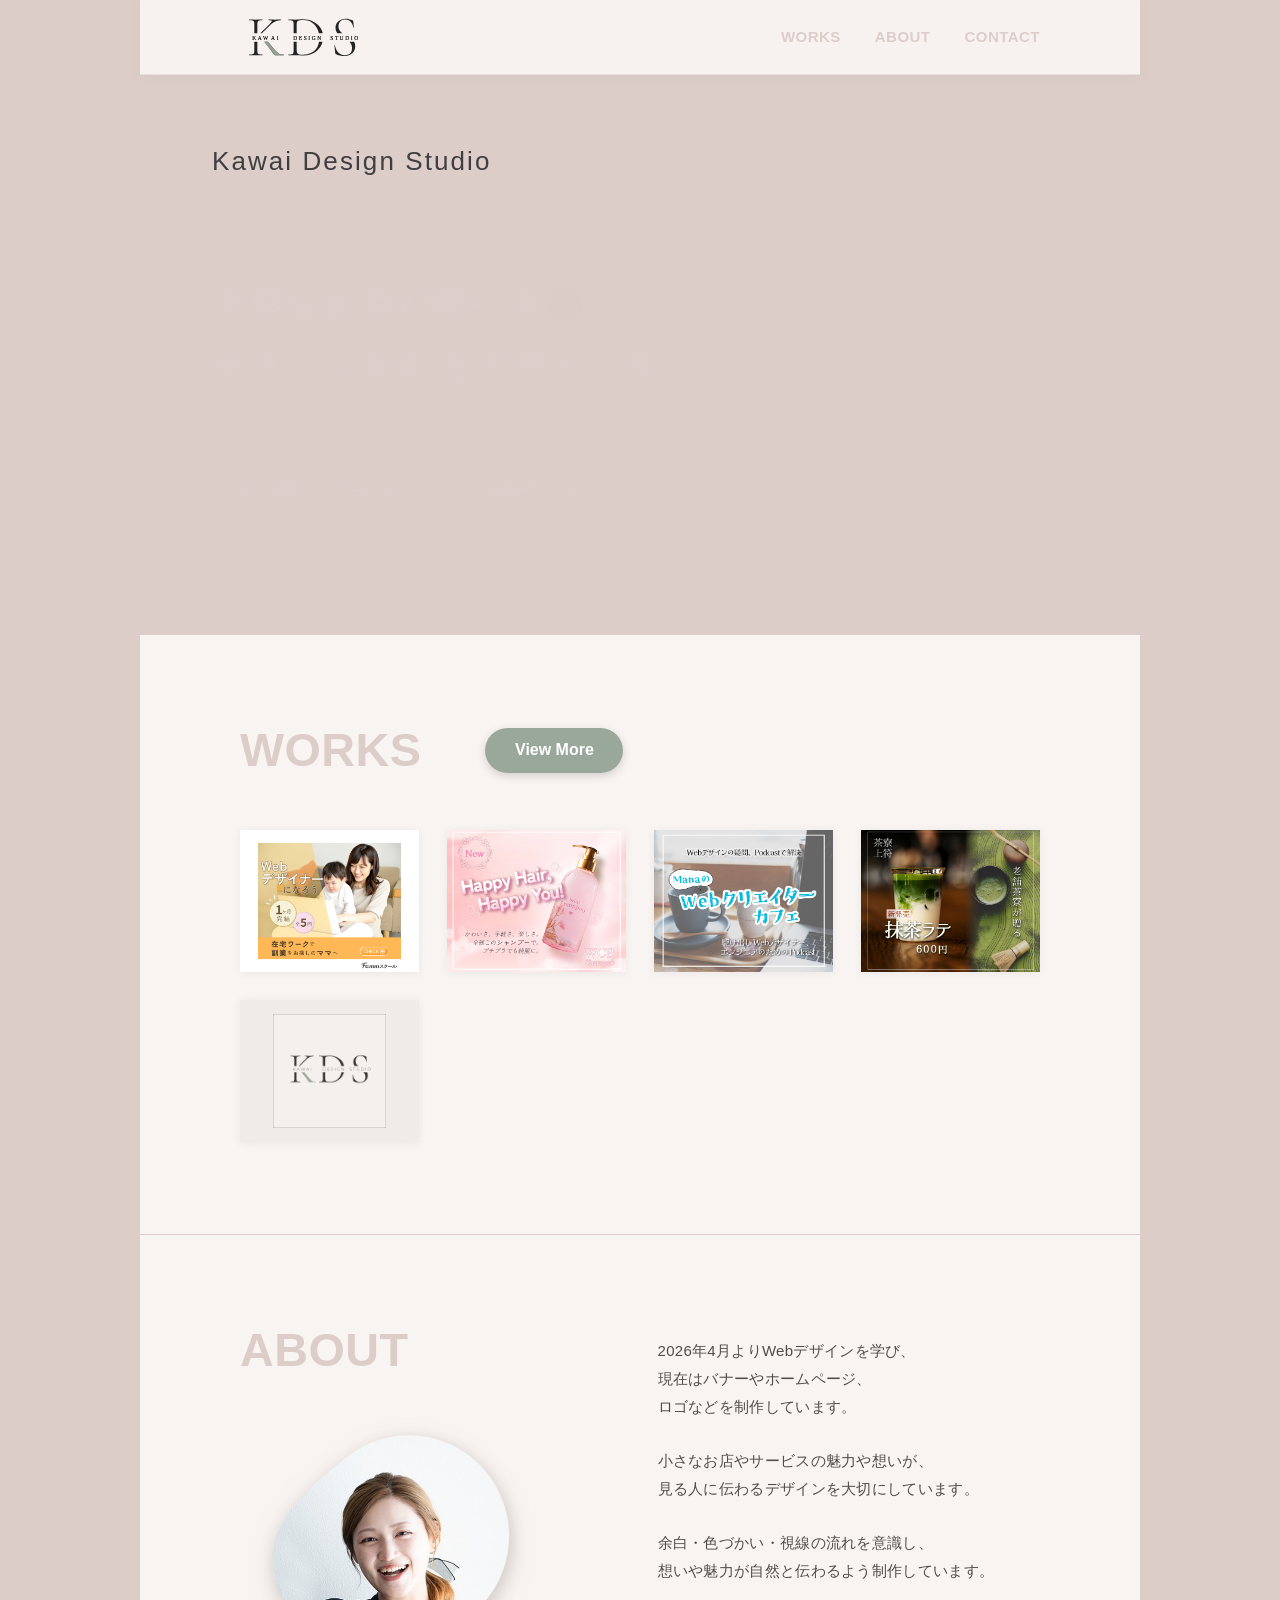
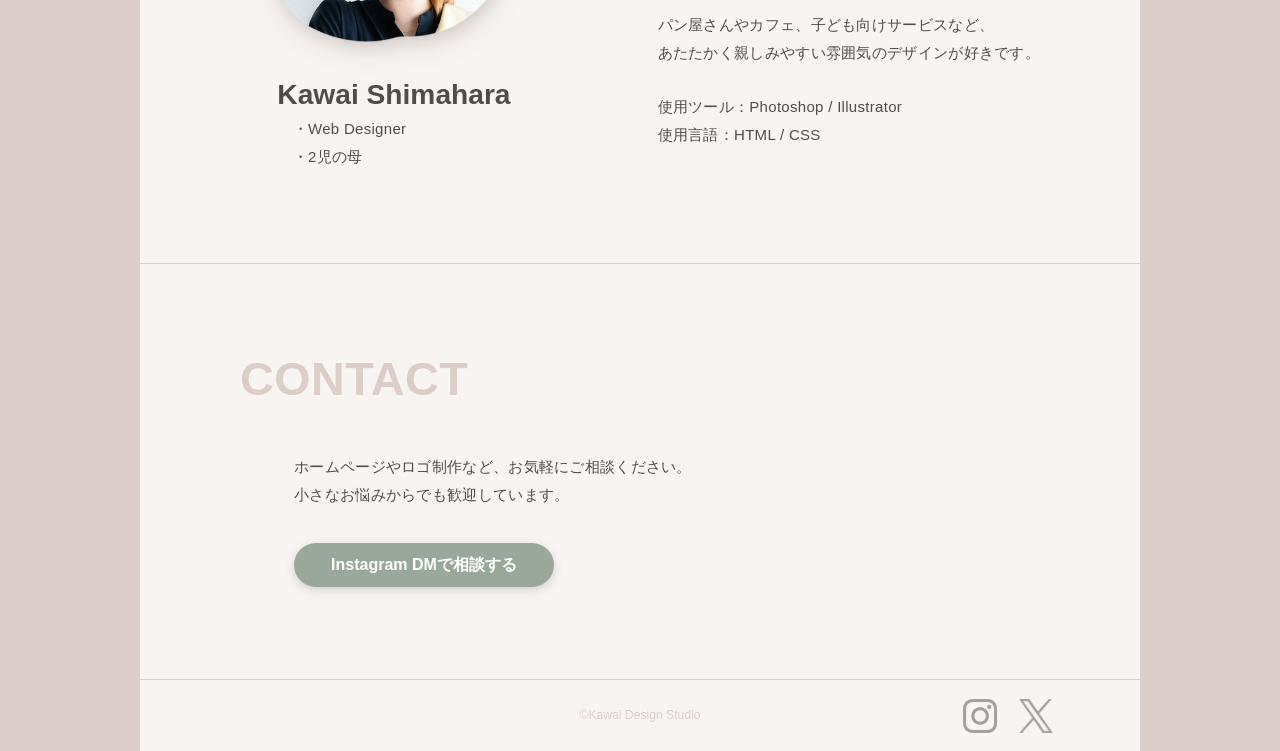
==== commit e8039b20: "Add files via upload" ====
--- a/index.html
+++ b/index.html
@@ -191,4 +191,4 @@
   <button class="page-top" type="button" aria-label="ページトップへ戻る">↑</button>
   <script src="script.js" defer></script>
 </body>
-</html>
+</html>
--- a/style.css
+++ b/style.css
@@ -777,6 +777,10 @@
 
 .work-detail__content p:last-child {
   margin-bottom: 0;
+}
+
+.color-sample--podcast {
+  color: #00bbdd;
 }
 
 .work-detail__content ul {
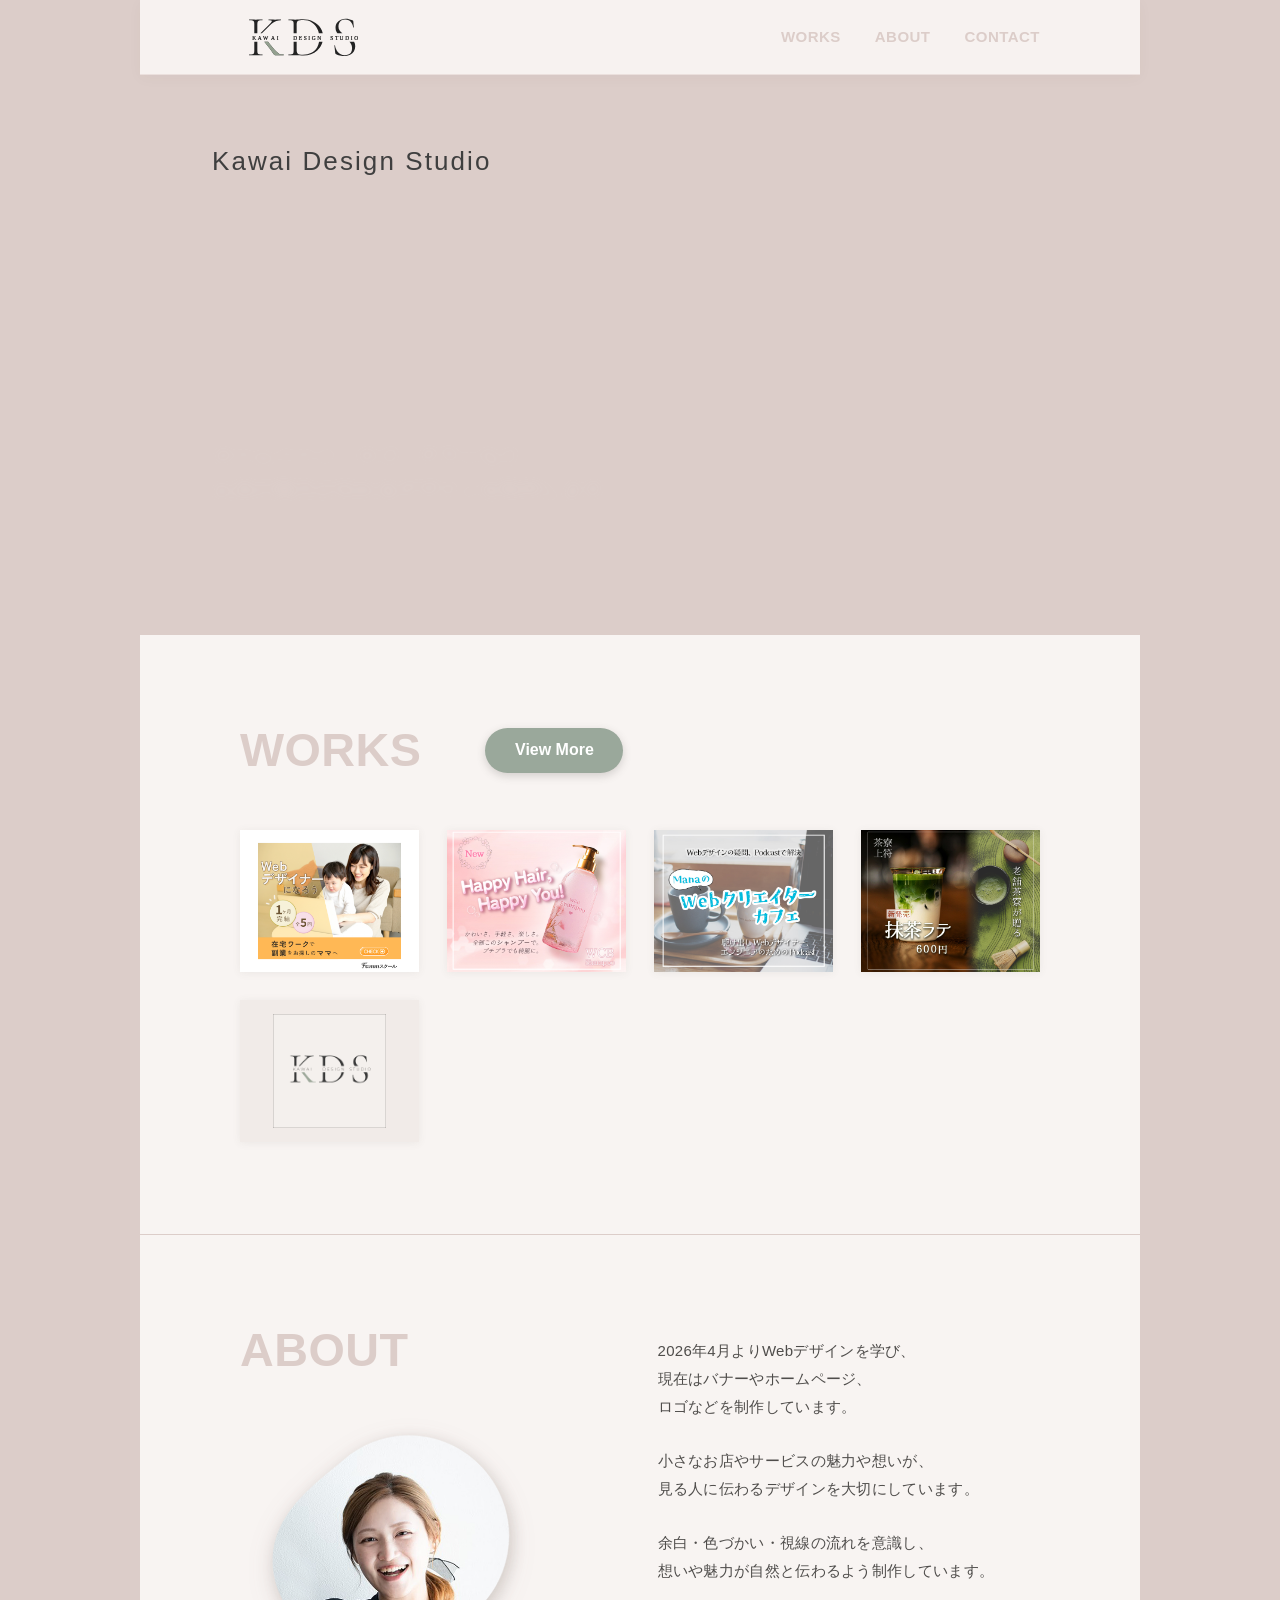
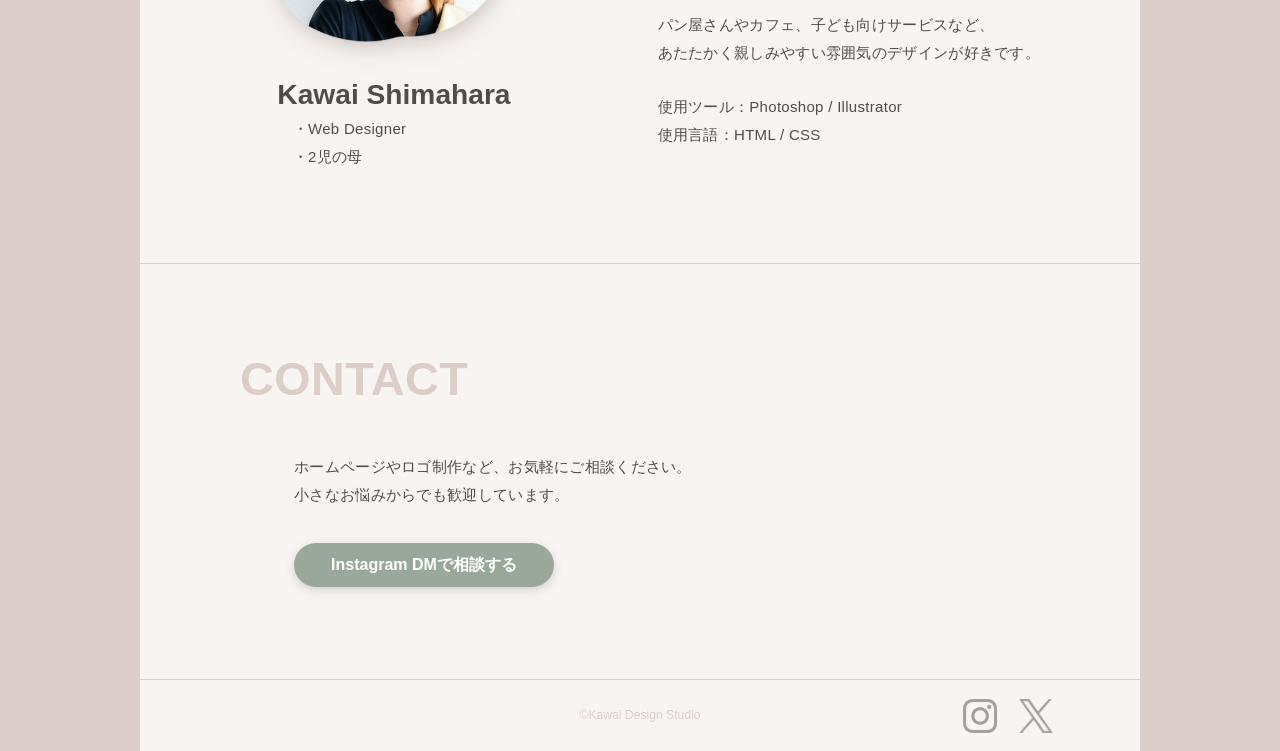
==== commit 06cc3cff: "Add files via upload" ====
--- a/index.html
+++ b/index.html
@@ -18,11 +18,16 @@
       <a class="site-header__brand" href="index.html">
         <img src="images/kds-logo-header.svg" alt="Kawai Design Studio">
       </a>
-      <nav class="site-header__nav" aria-label="Global navigation">
+      <nav class="site-header__nav" id="site-menu" aria-label="Global navigation">
         <a href="works.html">WORKS</a>
         <a href="index.html#about">ABOUT</a>
         <a href="index.html#contact">CONTACT</a>
       </nav>
+      <button class="site-header__toggle" type="button" aria-label="メニューを開く" aria-controls="site-menu" aria-expanded="false">
+        <span></span>
+        <span></span>
+        <span></span>
+      </button>
     </div>
   </header>
   <main>
@@ -32,7 +37,7 @@
           <img class="fv__layer fv__layer--bg" src="images/fv-pc-bg.png" alt="" data-fv-step>
           <div class="fv__copy">
             <p class="fv__brand" data-fv-step>Kawai Design Studio</p>
-            <h1 class="fv__main-copy" data-fv-step>大切なお店の想いを<span>形</span>に。<br>やさしく伝わるデザインを。</h1>
+            <h1 class="fv__main-copy" data-fv-step>大切なお店の想いを<span class="fv__accent">形</span>に。<br>やさしく伝わるデザインを。</h1>
             <p class="fv__sub-copy" data-fv-step>ホームページ・ロゴ・チラシなど<br>お店の魅力が伝わるデザインを制作します。</p>
           </div>
         </div>
@@ -44,7 +49,7 @@
           </div>
           <div class="fv__sp-copy fv__sp-copy--top">
             <p class="fv__sp-brand" data-fv-step>Kawai Design Studio</p>
-            <p class="fv__sp-main-copy" data-fv-step>大切なお店の想いを<span>形</span>に。<br>やさしく伝わるデザインを。</p>
+            <p class="fv__sp-main-copy" data-fv-step>大切なお店の想いを<span class="fv__accent">形</span>に。<br>やさしく伝わるデザインを。</p>
           </div>
           <div class="fv__sp-copy fv__sp-copy--bottom">
             <p class="fv__sp-sub-copy" data-fv-step>ホームページ・ロゴ・チラシなど<br>お店の魅力が伝わるデザインを制作します。</p>
@@ -191,4 +196,4 @@
   <button class="page-top" type="button" aria-label="ページトップへ戻る">↑</button>
   <script src="script.js" defer></script>
 </body>
-</html>+</html>
--- a/style.css
+++ b/style.css
@@ -94,10 +94,34 @@
   letter-spacing: 0.03em;
 }
 
+/* Hamburger menu */
+.site-header__toggle {
+  display: none;
+  position: relative;
+  width: 40px;
+  height: 40px;
+  padding: 0;
+  border: 0;
+  background: transparent;
+  cursor: pointer;
+}
+
+.site-header__toggle span {
+  display: block;
+  width: 22px;
+  height: 2px;
+  margin: 0;
+  background: var(--accent-soft);
+  border-radius: 999px;
+  transition: transform 0.42s cubic-bezier(0.16, 1, 0.3, 1), opacity 0.32s ease;
+}
+
 .site-header__brand:hover,
 .site-header__brand:focus-visible,
 .site-header__nav a:hover,
-.site-header__nav a:focus-visible {
+.site-header__nav a:focus-visible,
+.site-header__toggle:hover,
+.site-header__toggle:focus-visible {
   opacity: 0.68;
 }
 
@@ -166,7 +190,7 @@
   text-shadow: 0 2px 8px rgba(82, 74, 70, 0.18);
 }
 
-.fv__main-copy span {
+.fv__main-copy .fv__accent {
   color: #f2bdb6;
 }
 
@@ -193,6 +217,32 @@
   opacity: 1;
   filter: blur(0);
   transform: translateY(0);
+}
+
+/* FV main copy character animation */
+.fv__main-copy .fv__char,
+.fv__sp-main-copy .fv__char {
+  display: inline-block;
+  color: inherit;
+  opacity: 0;
+  filter: blur(4px);
+  transform: translateY(0.18em);
+  transition: opacity 1.35s cubic-bezier(0.16, 1, 0.3, 1), filter 1.35s cubic-bezier(0.16, 1, 0.3, 1), transform 1.35s cubic-bezier(0.16, 1, 0.3, 1);
+  transition-delay: calc(var(--char-index, 0) * 0.075s);
+}
+
+.fv__main-copy.is-visible .fv__char,
+.fv__sp-main-copy.is-visible .fv__char {
+  opacity: 1;
+  filter: blur(0);
+  transform: translateY(0);
+}
+
+@media (prefers-reduced-motion: reduce) {
+  .fv__main-copy .fv__char,
+  .fv__sp-main-copy .fv__char {
+    transition: none;
+  }
 }
 
 .fv__sp img {
@@ -267,7 +317,7 @@
   white-space: nowrap;
 }
 
-.fv__sp-main-copy span {
+.fv__sp-main-copy .fv__accent {
   color: #f2bdb6;
 }
 
@@ -1058,13 +1108,75 @@
   }
 
   .site-header__nav {
-    flex: 0 1 auto;
-    justify-content: flex-end;
-    flex-wrap: nowrap;
-    gap: 11px;
-    font-size: 11.5px;
-    letter-spacing: 0.01em;
-    white-space: nowrap;
+    position: fixed;
+    top: 46px;
+    right: 0;
+    display: flex;
+    width: min(42vw, 170px);
+    height: calc(100dvh - 46px);
+    padding: 38px 30px;
+    flex-direction: column;
+    align-items: flex-start;
+    justify-content: flex-start;
+    gap: 22px;
+    background-color: var(--outside);
+    border-left: 1px solid rgba(220, 205, 201, 0.58);
+    box-shadow: -14px 18px 34px rgba(82, 74, 70, 0.12);
+    color: #F7F2F1;
+    font-size: 0.92rem;
+    font-weight: 700;
+    letter-spacing: 0.07em;
+    opacity: 0;
+    pointer-events: none;
+    transform: translateX(104%);
+    transition: transform 0.58s cubic-bezier(0.16, 1, 0.3, 1), opacity 0.46s ease;
+  }
+
+  .site-header__nav a:hover,
+  .site-header__nav a:focus-visible {
+    color: #c9aaa4;
+    opacity: 1;
+  }
+
+  .site-header.is-menu-open .site-header__nav {
+    opacity: 1;
+    pointer-events: auto;
+    transform: translateX(0);
+  }
+
+  .site-header__toggle {
+    display: inline-flex;
+    flex: 0 0 auto;
+    flex-direction: column;
+    align-items: center;
+    justify-content: center;
+    gap: 5px;
+    opacity: 1;
+    transition: opacity 0.35s ease;
+  }
+
+  .site-header.is-menu-open .site-header__toggle span:nth-child(1) {
+    position: absolute;
+    top: 50%;
+    left: 50%;
+    width: 16px;
+    margin: 0;
+    transform: translate(-50%, -50%) rotate(45deg);
+    transform-origin: center center;
+  }
+
+  .site-header.is-menu-open .site-header__toggle span:nth-child(2) {
+    opacity: 0;
+  }
+
+  .site-header.is-menu-open .site-header__toggle span:nth-child(3) {
+    position: absolute;
+    top: 50%;
+    left: 50%;
+    width: 16px;
+    margin: 0;
+    transform: translate(-50%, -50%) rotate(-45deg);
+    transform-origin: center center;
   }
 
   #works,
@@ -1475,11 +1587,6 @@
   .site-header__brand {
     width: 92px;
   }
-
-  .site-header__nav {
-    gap: 9px;
-    font-size: 11px;
-  }
 }
 
 @media (max-width: 480px) {
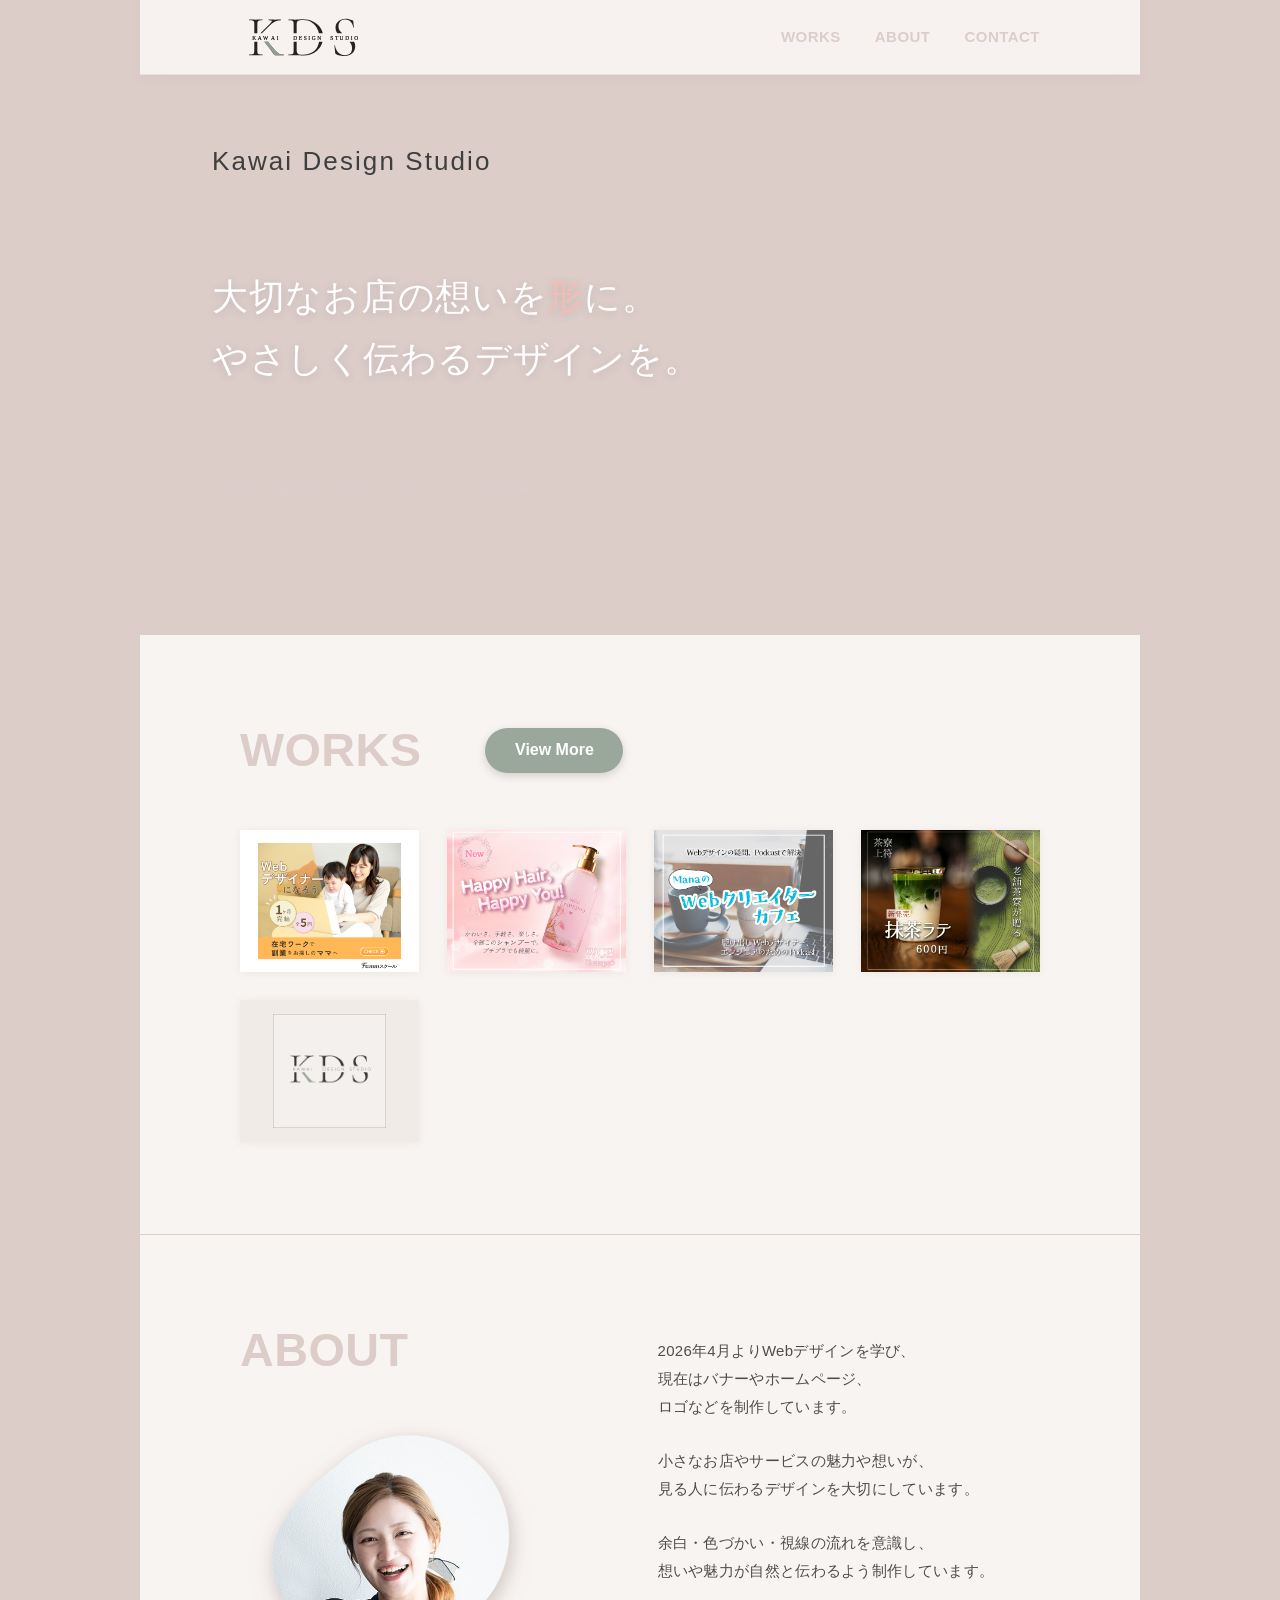
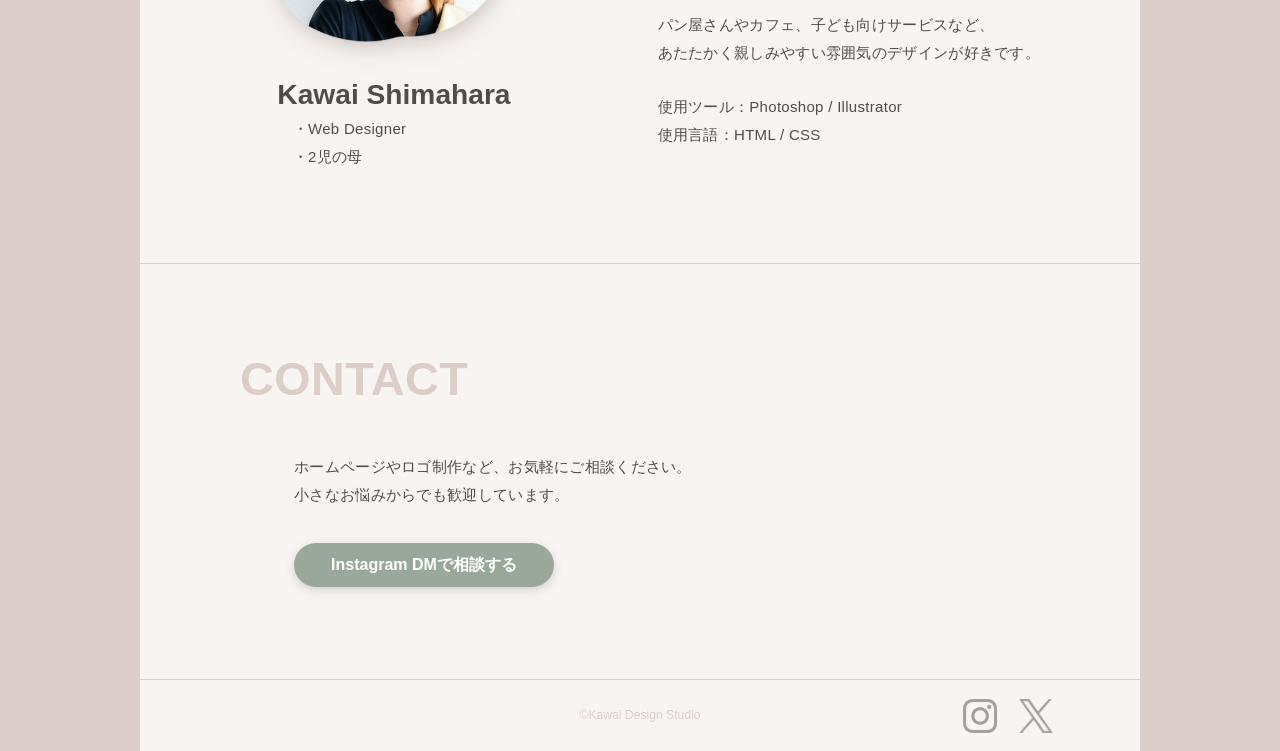
==== commit 74522443: "Add files via upload" ====
--- a/index.html
+++ b/index.html
@@ -31,24 +31,24 @@
     </div>
   </header>
   <main>
-    <section class="fv fv-animate" id="top" aria-label="Kawai Design Studio 大切なお店の想いを形に。やさしく伝わるデザインを。">
+    <section class="fv fv-animate" id="top" aria-label="Kawai Design Studio 大切なお店の想いを形に。やさしく伝わるデザインを。ホームページ・ロゴ・チラシなど お店の魅力が伝わるデザインを制作します。">
       <div class="fv__pc" aria-hidden="true">
         <div class="fv__scene">
           <img class="fv__layer fv__layer--bg" src="images/fv-pc-bg.png" alt="" data-fv-step>
           <div class="fv__copy">
-            <p class="fv__brand" data-fv-step>Kawai Design Studio</p>
+            <p class="fv__brand">Kawai Design Studio</p>
             <h1 class="fv__main-copy" data-fv-step>大切なお店の想いを<span class="fv__accent">形</span>に。<br>やさしく伝わるデザインを。</h1>
             <p class="fv__sub-copy" data-fv-step>ホームページ・ロゴ・チラシなど<br>お店の魅力が伝わるデザインを制作します。</p>
           </div>
         </div>
       </div>
-      <div class="fv__sp">
+      <div class="fv__sp" aria-hidden="true">
         <div class="fv__sp-scene" aria-hidden="true">
           <div class="fv__sp-image" data-fv-step>
             <img class="fv__sp-bg" src="images/fv-sp-bg.png" alt="">
           </div>
           <div class="fv__sp-copy fv__sp-copy--top">
-            <p class="fv__sp-brand" data-fv-step>Kawai Design Studio</p>
+            <p class="fv__sp-brand">Kawai Design Studio</p>
             <p class="fv__sp-main-copy" data-fv-step>大切なお店の想いを<span class="fv__accent">形</span>に。<br>やさしく伝わるデザインを。</p>
           </div>
           <div class="fv__sp-copy fv__sp-copy--bottom">
--- a/style.css
+++ b/style.css
@@ -227,8 +227,8 @@
   opacity: 0;
   filter: blur(4px);
   transform: translateY(0.18em);
-  transition: opacity 1.35s cubic-bezier(0.16, 1, 0.3, 1), filter 1.35s cubic-bezier(0.16, 1, 0.3, 1), transform 1.35s cubic-bezier(0.16, 1, 0.3, 1);
-  transition-delay: calc(var(--char-index, 0) * 0.075s);
+  transition: opacity 1.75s cubic-bezier(0.16, 1, 0.3, 1), filter 1.75s cubic-bezier(0.16, 1, 0.3, 1), transform 1.75s cubic-bezier(0.16, 1, 0.3, 1);
+  transition-delay: calc(var(--char-index, 0) * 0.12s);
 }
 
 .fv__main-copy.is-visible .fv__char,
@@ -586,6 +586,28 @@
   transform: translateY(0);
 }
 
+/* WORKS card staggered reveal */
+.work-card.js-card-reveal {
+  opacity: 0;
+  filter: blur(4px);
+  transform: translateY(14px);
+  transition: opacity 1.25s cubic-bezier(0.16, 1, 0.3, 1), filter 1.25s cubic-bezier(0.16, 1, 0.3, 1), transform 1.25s cubic-bezier(0.16, 1, 0.3, 1), box-shadow 0.45s ease;
+  transition-delay: calc(var(--card-index, 0) * 0.14s);
+}
+
+.work-card.js-card-reveal.is-visible {
+  opacity: 1;
+  filter: blur(0);
+  transform: translateY(0);
+}
+
+@media (hover: hover) and (pointer: fine) {
+  .work-card:hover,
+  .work-card:focus-visible {
+    box-shadow: 0 8px 18px rgba(92, 84, 79, 0.12);
+  }
+}
+
 .about {
   background: var(--paper);
 }
@@ -654,6 +676,20 @@
 
 .about-line {
   display: block;
+}
+
+/* ABOUT text reveal */
+.about__text.js-text-reveal {
+  opacity: 0;
+  filter: blur(5px);
+  transform: translateY(10px);
+  transition: opacity 1.8s cubic-bezier(0.22, 1, 0.36, 1), filter 1.8s cubic-bezier(0.22, 1, 0.36, 1), transform 1.8s cubic-bezier(0.22, 1, 0.36, 1);
+}
+
+.about__text.js-text-reveal.is-visible {
+  opacity: 1;
+  filter: blur(0);
+  transform: translateY(0);
 }
 
 .about__tools {
@@ -963,8 +999,17 @@
   }
 
   .reveal,
+  .work-card.js-card-reveal,
+  .about__text.js-text-reveal,
   .page-top {
     transition: none;
+  }
+
+  .work-card.js-card-reveal,
+  .about__text.js-text-reveal {
+    opacity: 1;
+    filter: none;
+    transform: none;
   }
 }
 
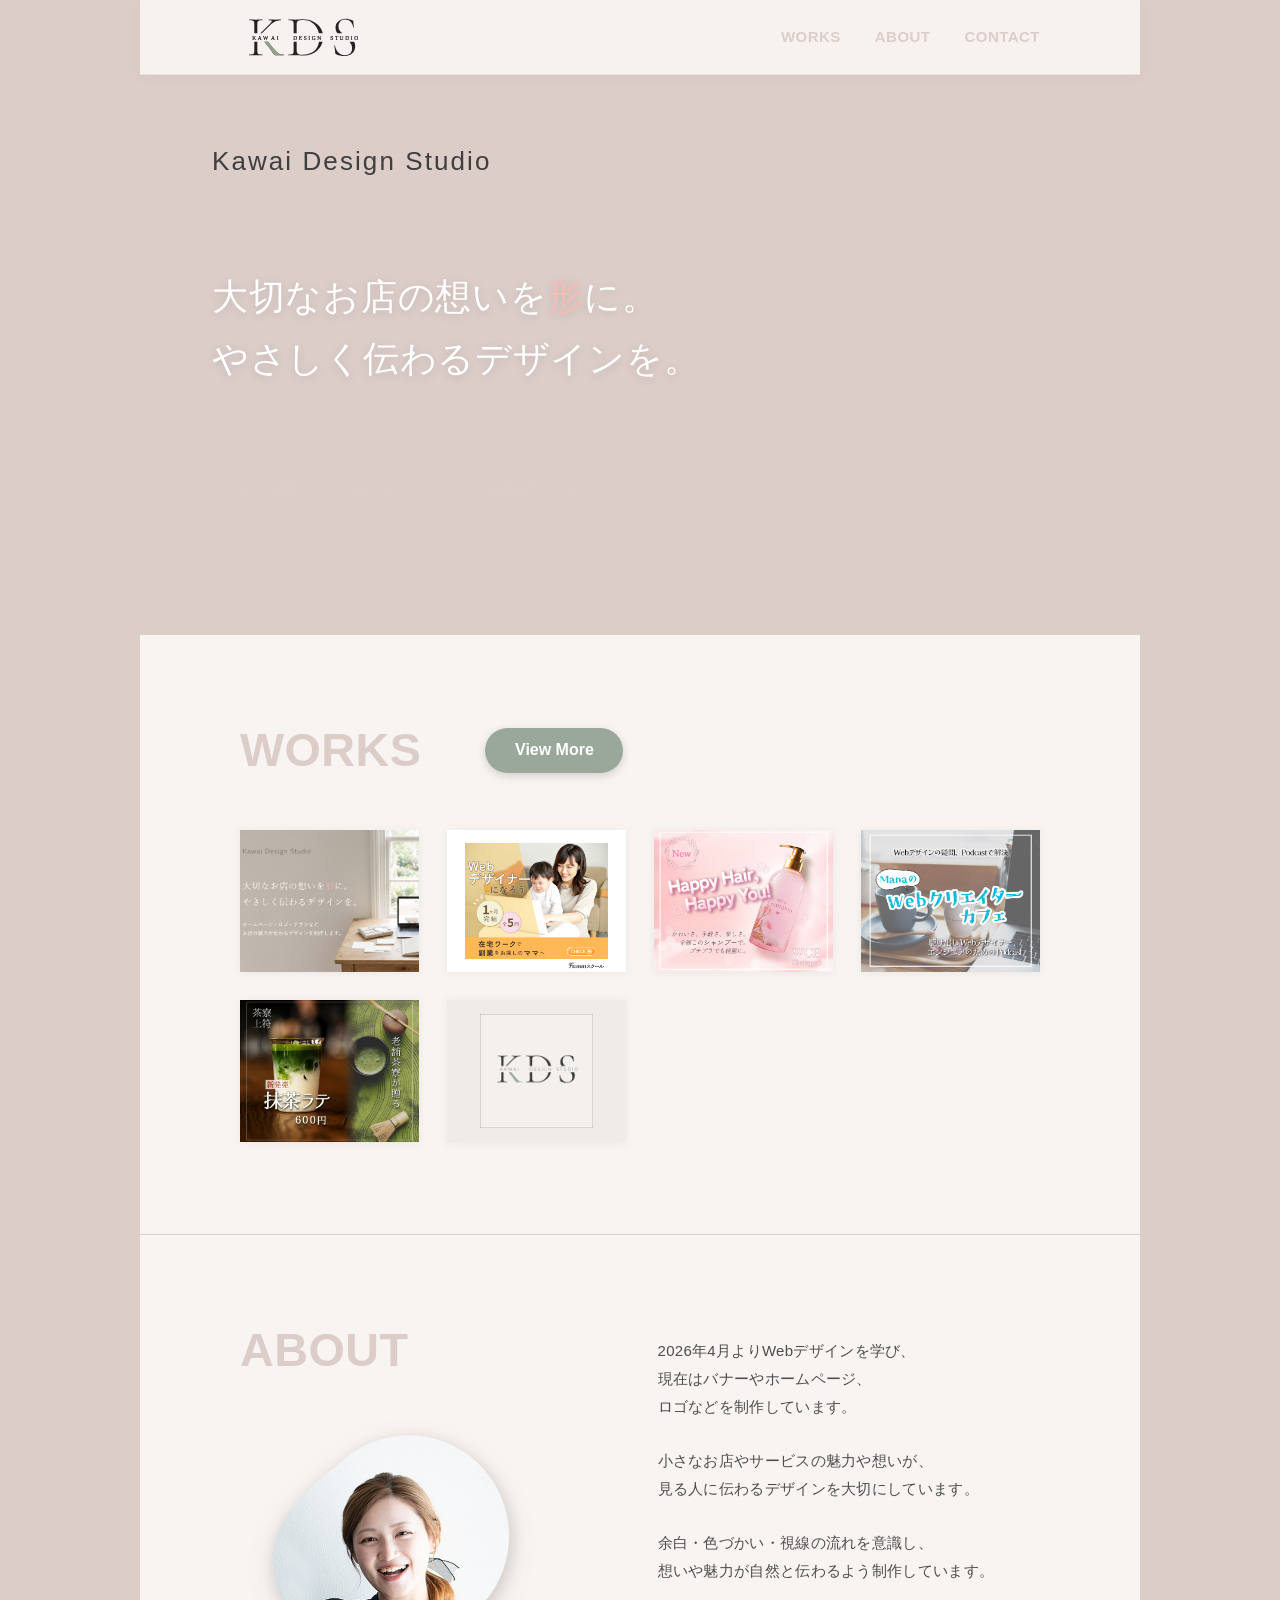
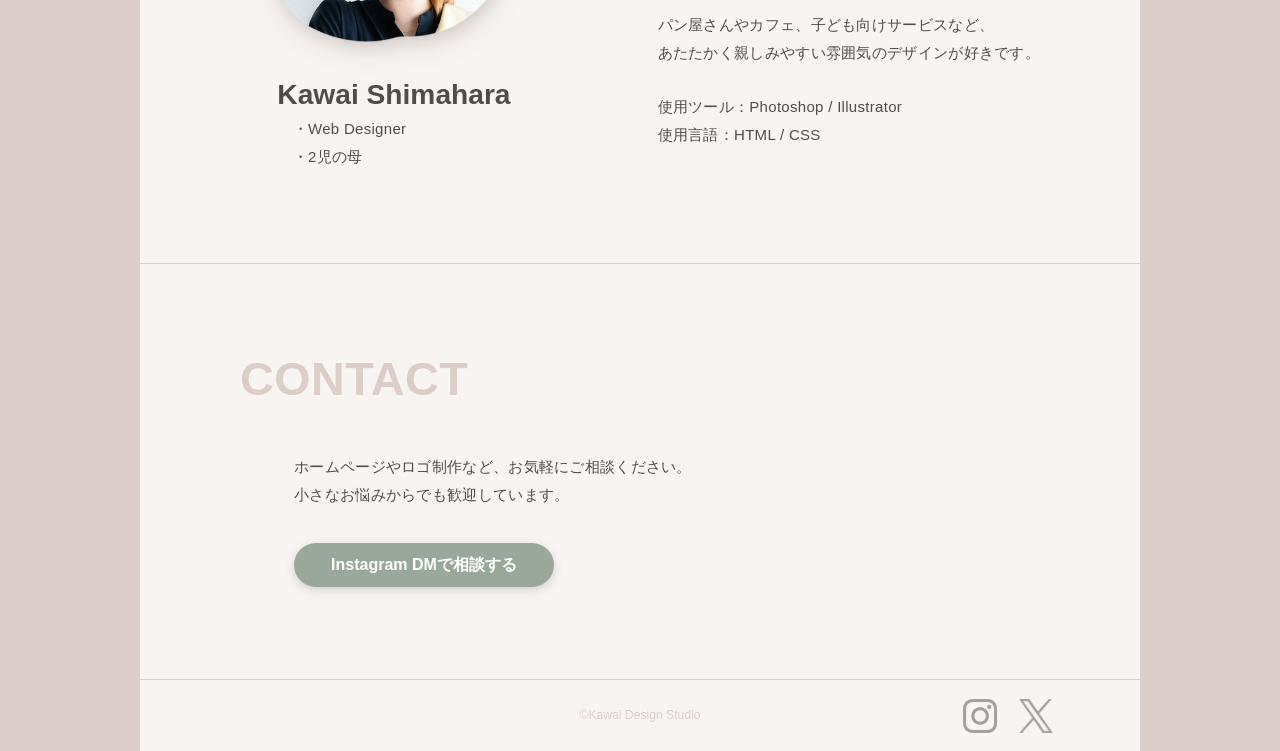
==== commit 6ac6fc82: "Add files via upload" ====
--- a/index.html
+++ b/index.html
@@ -65,6 +65,19 @@
           <a class="button" href="works.html">View More</a>
         </div>
         <div class="works__grid" aria-label="制作実績">
+          <a class="work-card" href="work-portfolio-site.html" aria-label="Kawai Design Studio ポートフォリオサイト制作">
+            <span class="work-card__image">
+              <img src="images/portfolio-site-thumb.png" alt="Kawai Design Studio ポートフォリオサイトのファーストビュー">
+              <span class="work-card__overlay">
+                <span class="work-card__title">Portfolio Site</span>
+                <span class="work-card__category">WEB DESIGN</span>
+              </span>
+            </span>
+            <span class="work-card__mobile">
+              <span class="work-card__mobile-title">Portfolio Site</span>
+              <span class="work-card__mobile-category">WEB DESIGN</span>
+            </span>
+          </a>
           <a class="work-card work-card--famm" href="work-famm-banner.html" aria-label="FammママWebデザイン講座 広告バナー制作">
             <span class="work-card__image">
               <img src="images/banner-20260611-famm.png" alt="FammママWebデザイン講座 広告バナー制作">
--- a/style.css
+++ b/style.css
@@ -438,7 +438,7 @@
 }
 
 .works-page__heading {
-  margin-bottom: clamp(30px, 4.2vw, 46px);
+  margin-bottom: 3cm;
 }
 
 .works-page__heading p {
@@ -1422,7 +1422,7 @@
   }
 
   .works-page__heading {
-    margin-bottom: 28px;
+    margin-bottom: clamp(56px, 18vw, 3cm);
   }
 
   .works-page__category-section {
